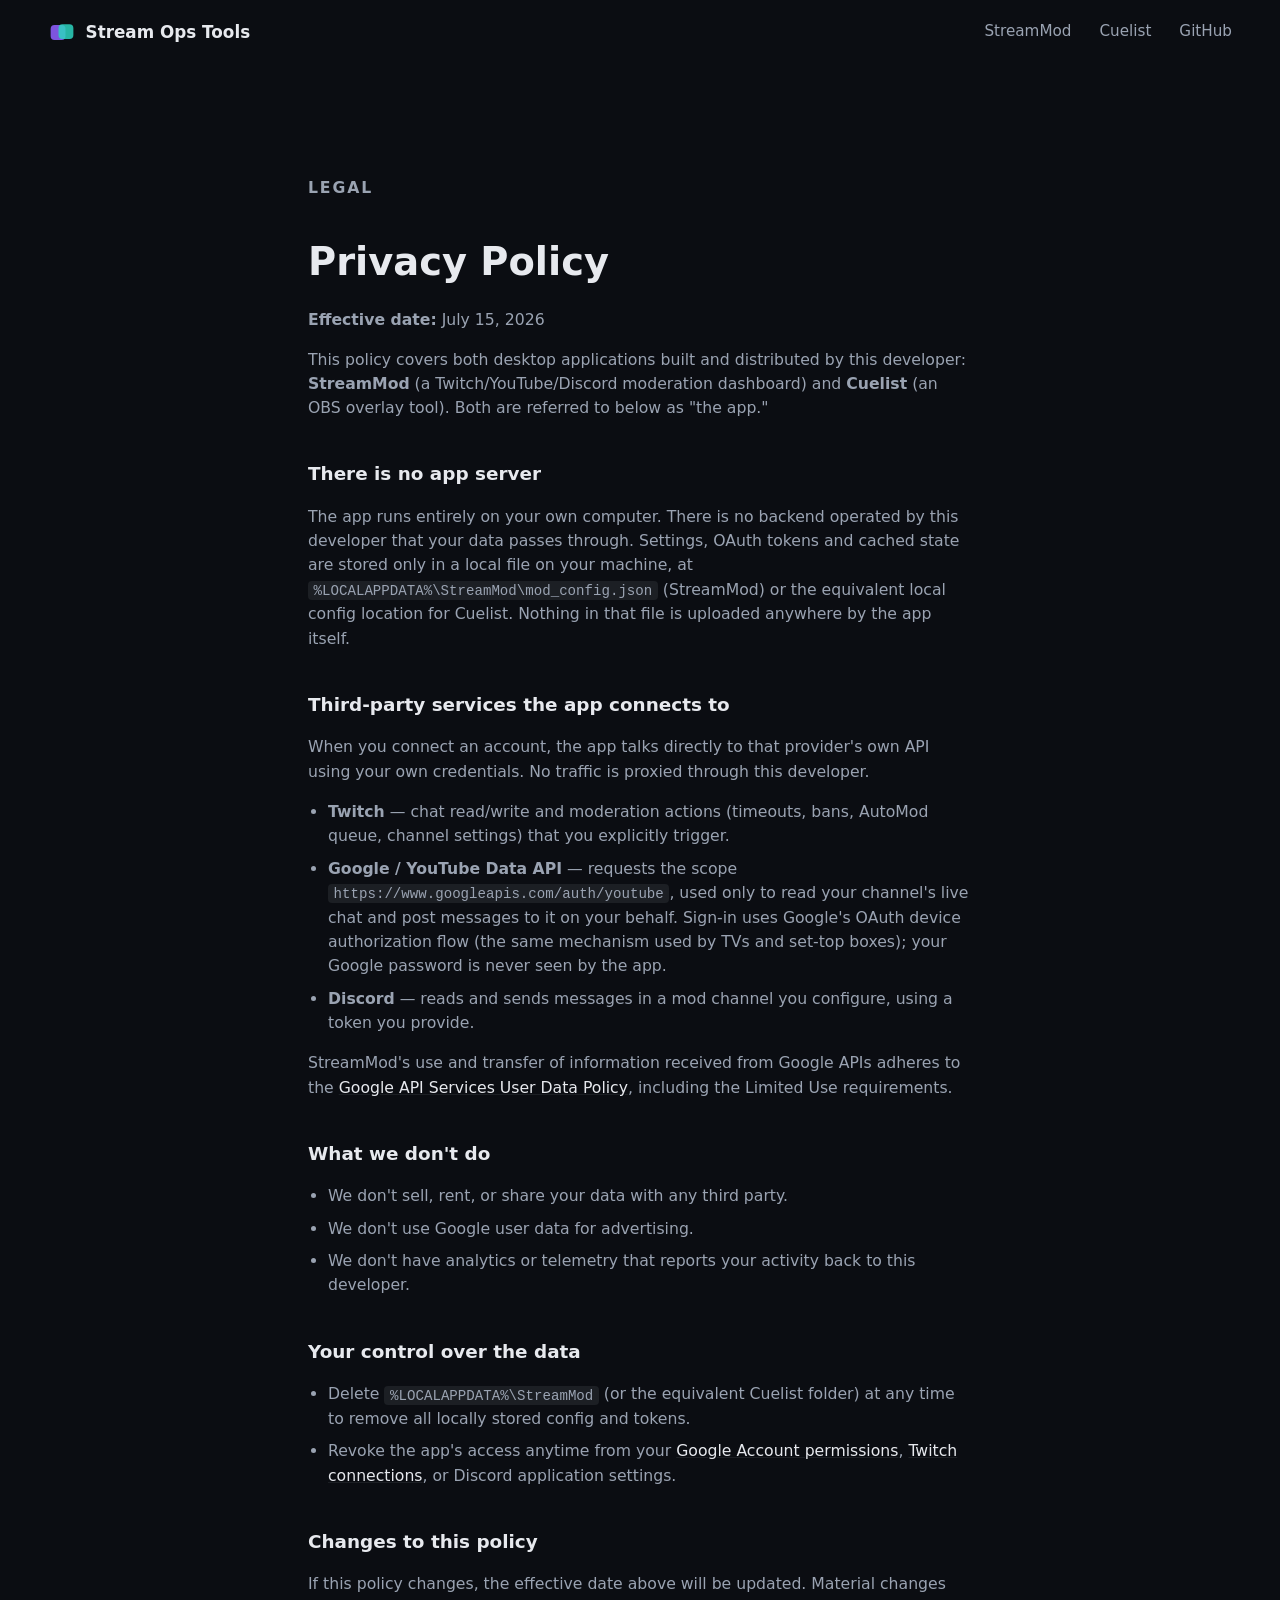
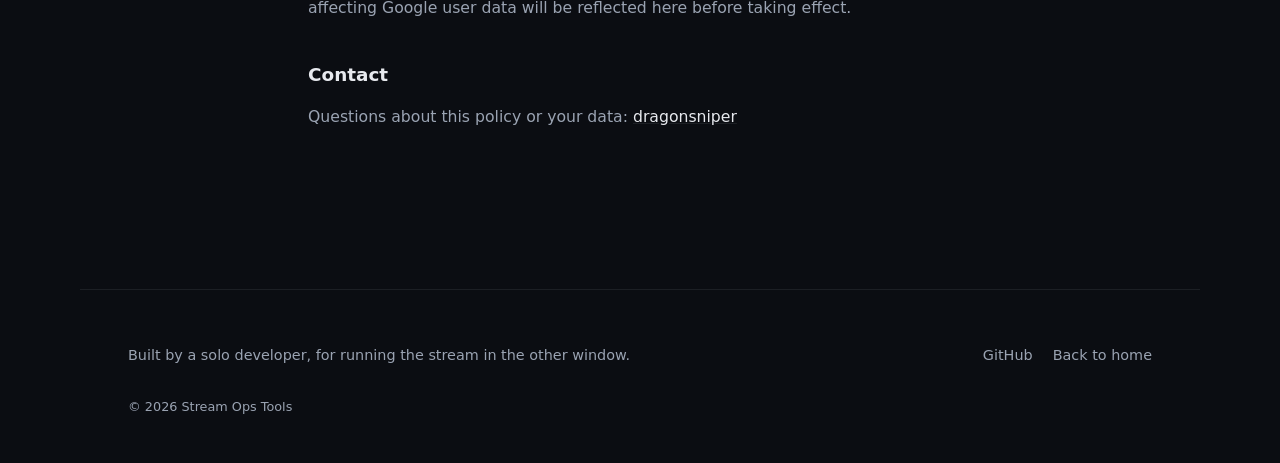
==== privacy-policy.html @ ad06545e "Initial commit: Stream Ops Tools landing page Static site for StreamMod and Cuelist, including the h" ====
<!doctype html>
<html lang="en">
<head>
<meta charset="utf-8">
<meta name="viewport" content="width=device-width, initial-scale=1">
<title>Privacy Policy — Stream Ops Tools</title>
<meta name="description" content="Privacy Policy for StreamMod and Cuelist, covering local data storage and Twitch, Google/YouTube and Discord API use.">
<link rel="icon" type="image/svg+xml" href="assets/favicon.svg">
<link rel="stylesheet" href="css/style.css?v=3">
<style>
  .legal {
    max-width: 760px;
    margin: 0 auto;
    padding-top: 7rem;
    padding-bottom: 5rem;
  }
  .legal h1 { font-size: clamp(1.8rem, 4vw, 2.4rem); margin-bottom: .5rem; }
  .legal .eyebrow { margin-bottom: 1.5rem; }
  .legal h2 { font-size: 1.15rem; margin: 2.5rem 0 .75rem; }
  .legal p, .legal li { color: var(--text-dim); font-size: .98rem; }
  .legal ul { padding-left: 1.25rem; }
  .legal li { margin-bottom: .5rem; }
  .legal a { color: var(--text); text-decoration: underline; text-decoration-color: var(--border); }
  .legal a:hover { text-decoration-color: var(--text); }
  .legal code {
    background: rgba(231, 233, 238, .08);
    border-radius: 4px;
    padding: .1rem .35rem;
    font-size: .9em;
  }
</style>
</head>
<body>

<header class="nav">
  <a class="nav__brand" href="index.html">
    <img src="assets/logos/site-mark.svg" alt="" width="28" height="28">
    <span>Stream Ops Tools</span>
  </a>
  <nav class="nav__links">
    <a href="index.html#streammod">StreamMod</a>
    <a href="index.html#cuelist">Cuelist</a>
    <a href="https://github.com/Dragonsniper43/Mod-Dashboard-Releases" target="_blank" rel="noopener">GitHub</a>
  </nav>
</header>

<main>
  <section class="legal">
    <p class="eyebrow">Legal</p>
    <h1>Privacy Policy</h1>
    <p><strong>Effective date:</strong> July 15, 2026</p>
    <p>This policy covers both desktop applications built and distributed by this developer: <strong>StreamMod</strong> (a Twitch/YouTube/Discord moderation dashboard) and <strong>Cuelist</strong> (an OBS overlay tool). Both are referred to below as "the app."</p>

    <h2>There is no app server</h2>
    <p>The app runs entirely on your own computer. There is no backend operated by this developer that your data passes through. Settings, OAuth tokens and cached state are stored only in a local file on your machine, at <code>%LOCALAPPDATA%\StreamMod\mod_config.json</code> (StreamMod) or the equivalent local config location for Cuelist. Nothing in that file is uploaded anywhere by the app itself.</p>

    <h2>Third-party services the app connects to</h2>
    <p>When you connect an account, the app talks directly to that provider's own API using your own credentials. No traffic is proxied through this developer.</p>
    <ul>
      <li><strong>Twitch</strong> — chat read/write and moderation actions (timeouts, bans, AutoMod queue, channel settings) that you explicitly trigger.</li>
      <li><strong>Google / YouTube Data API</strong> — requests the scope <code>https://www.googleapis.com/auth/youtube</code>, used only to read your channel's live chat and post messages to it on your behalf. Sign-in uses Google's OAuth device authorization flow (the same mechanism used by TVs and set-top boxes); your Google password is never seen by the app.</li>
      <li><strong>Discord</strong> — reads and sends messages in a mod channel you configure, using a token you provide.</li>
    </ul>
    <p>StreamMod's use and transfer of information received from Google APIs adheres to the <a href="https://developers.google.com/terms/api-services-user-data-policy" target="_blank" rel="noopener">Google API Services User Data Policy</a>, including the Limited Use requirements.</p>

    <h2>What we don't do</h2>
    <ul>
      <li>We don't sell, rent, or share your data with any third party.</li>
      <li>We don't use Google user data for advertising.</li>
      <li>We don't have analytics or telemetry that reports your activity back to this developer.</li>
    </ul>

    <h2>Your control over the data</h2>
    <ul>
      <li>Delete <code>%LOCALAPPDATA%\StreamMod</code> (or the equivalent Cuelist folder) at any time to remove all locally stored config and tokens.</li>
      <li>Revoke the app's access anytime from your <a href="https://myaccount.google.com/permissions" target="_blank" rel="noopener">Google Account permissions</a>, <a href="https://www.twitch.tv/settings/connections" target="_blank" rel="noopener">Twitch connections</a>, or Discord application settings.</li>
    </ul>

    <h2>Changes to this policy</h2>
    <p>If this policy changes, the effective date above will be updated. Material changes affecting Google user data will be reflected here before taking effect.</p>

    <h2>Contact</h2>
    <p>Questions about this policy or your data: <a href="mailto:martintomprompt@gmail.com">dragonsniper</a></p>
  </section>
</main>

<footer class="site-footer">
  <p>Built by a solo developer, for running the stream in the other window.</p>
  <div class="site-footer__links">
    <a href="https://github.com/Dragonsniper43/Mod-Dashboard-Releases" target="_blank" rel="noopener">GitHub</a>
    <a href="index.html">Back to home</a>
  </div>
  <p class="site-footer__copyright">&copy; 2026 Stream Ops Tools</p>
</footer>

</body>
</html>
---- css/style.css ----
/* ---------- Tokens ---------- */
:root {
  --bg: #0b0d12;
  --bg-elevated: #12151c;
  --text: #e7e9ee;
  --text-dim: #9aa3b2;
  --accent-streammod: #8b5cf6;
  --accent-cuelist: #2dd4bf;
  --border: rgba(231, 233, 238, .08);
  --radius: 14px;
  --gutter: clamp(1.25rem, 4vw, 3rem);
  --max-width: 1120px;
}

* { box-sizing: border-box; }

html {
  scroll-behavior: smooth;
}

body {
  margin: 0;
  background: var(--bg);
  color: var(--text);
  font-family: 'Segoe UI', system-ui, -apple-system, sans-serif;
  line-height: 1.55;
  -webkit-font-smoothing: antialiased;
}

img { max-width: 100%; display: block; }

a { color: inherit; }

section, header, footer { padding-left: var(--gutter); padding-right: var(--gutter); }

/* ---------- Nav ---------- */
.nav {
  position: sticky;
  top: 0;
  z-index: 50;
  display: flex;
  align-items: center;
  justify-content: space-between;
  padding-top: 1.1rem;
  padding-bottom: 1.1rem;
  transition: background-color .3s ease, backdrop-filter .3s ease, padding .3s ease, border-color .3s ease;
  border-bottom: 1px solid transparent;
}

.nav.scrolled {
  background-color: rgba(11, 13, 18, .75);
  backdrop-filter: blur(14px);
  -webkit-backdrop-filter: blur(14px);
  padding-top: .7rem;
  padding-bottom: .7rem;
  border-bottom-color: var(--border);
}

.nav__brand {
  display: flex;
  align-items: center;
  gap: .6rem;
  font-weight: 700;
  text-decoration: none;
  font-size: 1.05rem;
}

.nav__links {
  display: flex;
  gap: 1.75rem;
  font-size: .95rem;
}

.nav__links a {
  text-decoration: none;
  color: var(--text-dim);
  transition: color .2s ease;
}

.nav__links a:hover { color: var(--text); }

/* ---------- Hero ---------- */
.hero {
  position: relative;
  min-height: min(88vh, 720px);
  display: flex;
  align-items: center;
  overflow: hidden;
  isolation: isolate;
}

.hero__blobs {
  position: absolute;
  inset: 0;
  z-index: -1;
}

.blob {
  position: absolute;
  border-radius: 50%;
  filter: blur(80px);
  opacity: .55;
}

.blob--a {
  width: 480px; height: 480px;
  background: var(--accent-streammod);
  top: -120px; left: -80px;
  animation: float-a 22s ease-in-out infinite alternate;
}

.blob--b {
  width: 420px; height: 420px;
  background: var(--accent-cuelist);
  bottom: -140px; right: -60px;
  animation: float-b 26s ease-in-out infinite alternate;
}

.blob--c {
  width: 300px; height: 300px;
  background: #6366f1;
  top: 30%; left: 45%;
  opacity: .35;
  animation: float-c 30s ease-in-out infinite alternate;
}

@keyframes float-a {
  from { transform: translate(0, 0) scale(1); }
  to   { transform: translate(60px, 40px) scale(1.1); }
}
@keyframes float-b {
  from { transform: translate(0, 0) scale(1); }
  to   { transform: translate(-50px, -30px) scale(1.15); }
}
@keyframes float-c {
  from { transform: translate(0, 0); }
  to   { transform: translate(-40px, 50px); }
}

.hero__content {
  max-width: var(--max-width);
  margin: 0 auto;
  width: 100%;
}

.eyebrow {
  text-transform: uppercase;
  letter-spacing: .12em;
  font-size: .8rem;
  font-weight: 600;
  color: var(--text-dim);
  margin: 0 0 1rem;
}

.hero h1 {
  font-size: clamp(2.2rem, 5.5vw, 3.6rem);
  line-height: 1.12;
  margin: 0 0 1.25rem;
  font-weight: 800;
  letter-spacing: -.01em;
}

.hero__sub {
  font-size: clamp(1rem, 1.6vw, 1.2rem);
  color: var(--text-dim);
  max-width: 640px;
  margin: 0 0 2rem;
}

.hero__sub strong { color: var(--text); }

.hero__cta { display: flex; gap: 1rem; flex-wrap: wrap; }

/* ---------- Buttons ---------- */
.btn {
  display: inline-flex;
  align-items: center;
  gap: .5rem;
  padding: .75rem 1.4rem;
  border-radius: 999px;
  font-weight: 600;
  font-size: .95rem;
  text-decoration: none;
  transition: transform .2s ease, box-shadow .2s ease, background-color .2s ease, opacity .2s ease;
}

.btn--primary {
  background: linear-gradient(135deg, var(--accent-streammod), var(--accent-cuelist));
  color: #0b0d12;
}

.btn--primary:hover { transform: translateY(-2px); box-shadow: 0 10px 30px rgba(139, 92, 246, .35); }

.btn--ghost {
  background: transparent;
  border: 1px solid var(--border);
  color: var(--text);
}

.btn--ghost:hover { border-color: rgba(231, 233, 238, .3); transform: translateY(-2px); }

.btn--disabled {
  background: var(--bg-elevated);
  border: 1px solid var(--border);
  color: var(--text-dim);
  cursor: default;
  pointer-events: none;
}

.badge {
  font-size: .72rem;
  font-weight: 600;
  padding: .2rem .55rem;
  border-radius: 999px;
  background: rgba(231, 233, 238, .1);
  color: var(--text-dim);
}

/* ---------- App sections ---------- */
.app-section {
  max-width: var(--max-width);
  margin: 0 auto;
  padding-top: 7rem;
  padding-bottom: 3rem;
}

.app-section__intro { max-width: 720px; margin-bottom: 2.5rem; }

.app-lockup { margin-bottom: 1.25rem; }

.app-tagline {
  font-size: 1.15rem;
  color: var(--text-dim);
  margin: 0 0 1rem;
}

.version-badge {
  display: inline-block;
  font-size: .78rem;
  font-weight: 700;
  padding: .25rem .65rem;
  border-radius: 999px;
  letter-spacing: .02em;
}

.version-badge--violet { background: rgba(139, 92, 246, .18); color: #c4b5fd; }
.version-badge--teal { background: rgba(45, 212, 191, .18); color: #99f6e4; }

.app-section__shot { margin-bottom: 3rem; }

.window-frame {
  background: var(--bg-elevated);
  border: 1px solid var(--border);
  border-radius: var(--radius);
  overflow: hidden;
  box-shadow: 0 20px 60px rgba(0, 0, 0, .45);
}

.window-frame__bar {
  display: flex;
  gap: .4rem;
  padding: .7rem .9rem;
  background: rgba(231, 233, 238, .04);
  border-bottom: 1px solid var(--border);
}

.window-frame__bar span {
  width: 10px; height: 10px;
  border-radius: 50%;
  background: rgba(231, 233, 238, .18);
}

.window-frame img { width: 100%; cursor: zoom-in; }
.window-frame img:focus-visible { outline: 2px solid var(--accent-cuelist); outline-offset: -2px; }

/* ---------- Gallery grid ---------- */
.gallery-grid {
  display: grid;
  grid-template-columns: repeat(auto-fit, minmax(220px, 1fr));
  gap: 1.25rem;
  margin-bottom: 2.5rem;
}

.gallery-item {
  margin: 0;
}

.window-frame--sm {
  box-shadow: 0 10px 30px rgba(0, 0, 0, .35);
}

.window-frame--sm img {
  aspect-ratio: 16 / 10;
  object-fit: cover;
  object-position: top left;
}

.gallery-item figcaption {
  margin-top: .6rem;
  font-size: .85rem;
  color: var(--text-dim);
  text-align: center;
}

/* ---------- Feature grid ---------- */
.feature-grid {
  display: grid;
  grid-template-columns: repeat(auto-fit, minmax(260px, 1fr));
  gap: 1.25rem;
  margin-bottom: 2.5rem;
}

.card {
  background: rgba(231, 233, 238, .04);
  backdrop-filter: blur(16px);
  -webkit-backdrop-filter: blur(16px);
  border: 1px solid var(--border);
  border-radius: var(--radius);
  padding: 1.5rem;
  box-shadow: 0 8px 32px rgba(0, 0, 0, .25);
  transition: transform .25s ease, box-shadow .25s ease, border-color .25s ease;
}

.card:hover {
  transform: translateY(-4px);
  border-color: rgba(231, 233, 238, .18);
  box-shadow: 0 16px 40px rgba(0, 0, 0, .4);
}

.card h3 { margin: 0 0 .5rem; font-size: 1.05rem; }
.card p { margin: 0; color: var(--text-dim); font-size: .95rem; }

.app-section__cta { display: flex; gap: 1rem; flex-wrap: wrap; }

/* ---------- Footer ---------- */
.site-footer {
  max-width: var(--max-width);
  margin: 4rem auto 0;
  padding-top: 2.5rem;
  padding-bottom: 3rem;
  border-top: 1px solid var(--border);
  color: var(--text-dim);
  font-size: .9rem;
  display: flex;
  flex-wrap: wrap;
  align-items: center;
  justify-content: space-between;
  gap: 1rem;
}

.site-footer__links { display: flex; gap: 1.25rem; }
.site-footer__links a { text-decoration: none; color: var(--text-dim); }
.site-footer__links a:hover { color: var(--text); }
.site-footer__copyright { width: 100%; margin: 0; font-size: .8rem; }

/* ---------- Scroll reveal ---------- */
.reveal {
  opacity: 0;
  transform: translateY(24px);
  transition: opacity .6s ease, transform .6s ease;
  transition-delay: calc(var(--i, 0) * 80ms);
}

.reveal.is-visible {
  opacity: 1;
  transform: none;
}

/* ---------- Lightbox ---------- */
body.lightbox-locked { overflow: hidden; }

.lightbox {
  display: none;
  position: fixed;
  inset: 0;
  z-index: 100;
  background: rgba(6, 7, 10, .92);
  backdrop-filter: blur(6px);
  -webkit-backdrop-filter: blur(6px);
  align-items: center;
  justify-content: center;
  padding: clamp(1rem, 5vw, 4rem);
  cursor: zoom-out;
}

.lightbox.is-open { display: flex; }

.lightbox img {
  max-width: 100%;
  max-height: 100%;
  border-radius: 10px;
  box-shadow: 0 20px 60px rgba(0, 0, 0, .6);
  cursor: default;
}

.lightbox__close {
  position: absolute;
  top: clamp(.75rem, 3vw, 2rem);
  right: clamp(.75rem, 3vw, 2rem);
  width: 44px;
  height: 44px;
  border-radius: 50%;
  border: 1px solid var(--border);
  background: var(--bg-elevated);
  color: var(--text);
  font-size: 1.1rem;
  cursor: pointer;
  transition: background-color .2s ease, transform .2s ease;
}

.lightbox__close:hover { background: rgba(231, 233, 238, .15); transform: scale(1.05); }

/* ---------- Reduced motion ---------- */
@media (prefers-reduced-motion: reduce) {
  html { scroll-behavior: auto; }
  .blob { animation: none; }
  .reveal {
    opacity: 1;
    transform: none;
    transition: none;
  }
  .btn--primary:hover, .btn--ghost:hover, .card:hover {
    transform: none;
  }
}

/* ---------- Responsive ---------- */
@media (max-width: 720px) {
  .nav__links { gap: 1rem; font-size: .85rem; }
  .hero { min-height: auto; padding-top: 6rem; padding-bottom: 3rem; }
  .app-section { padding-top: 4.5rem; }
}
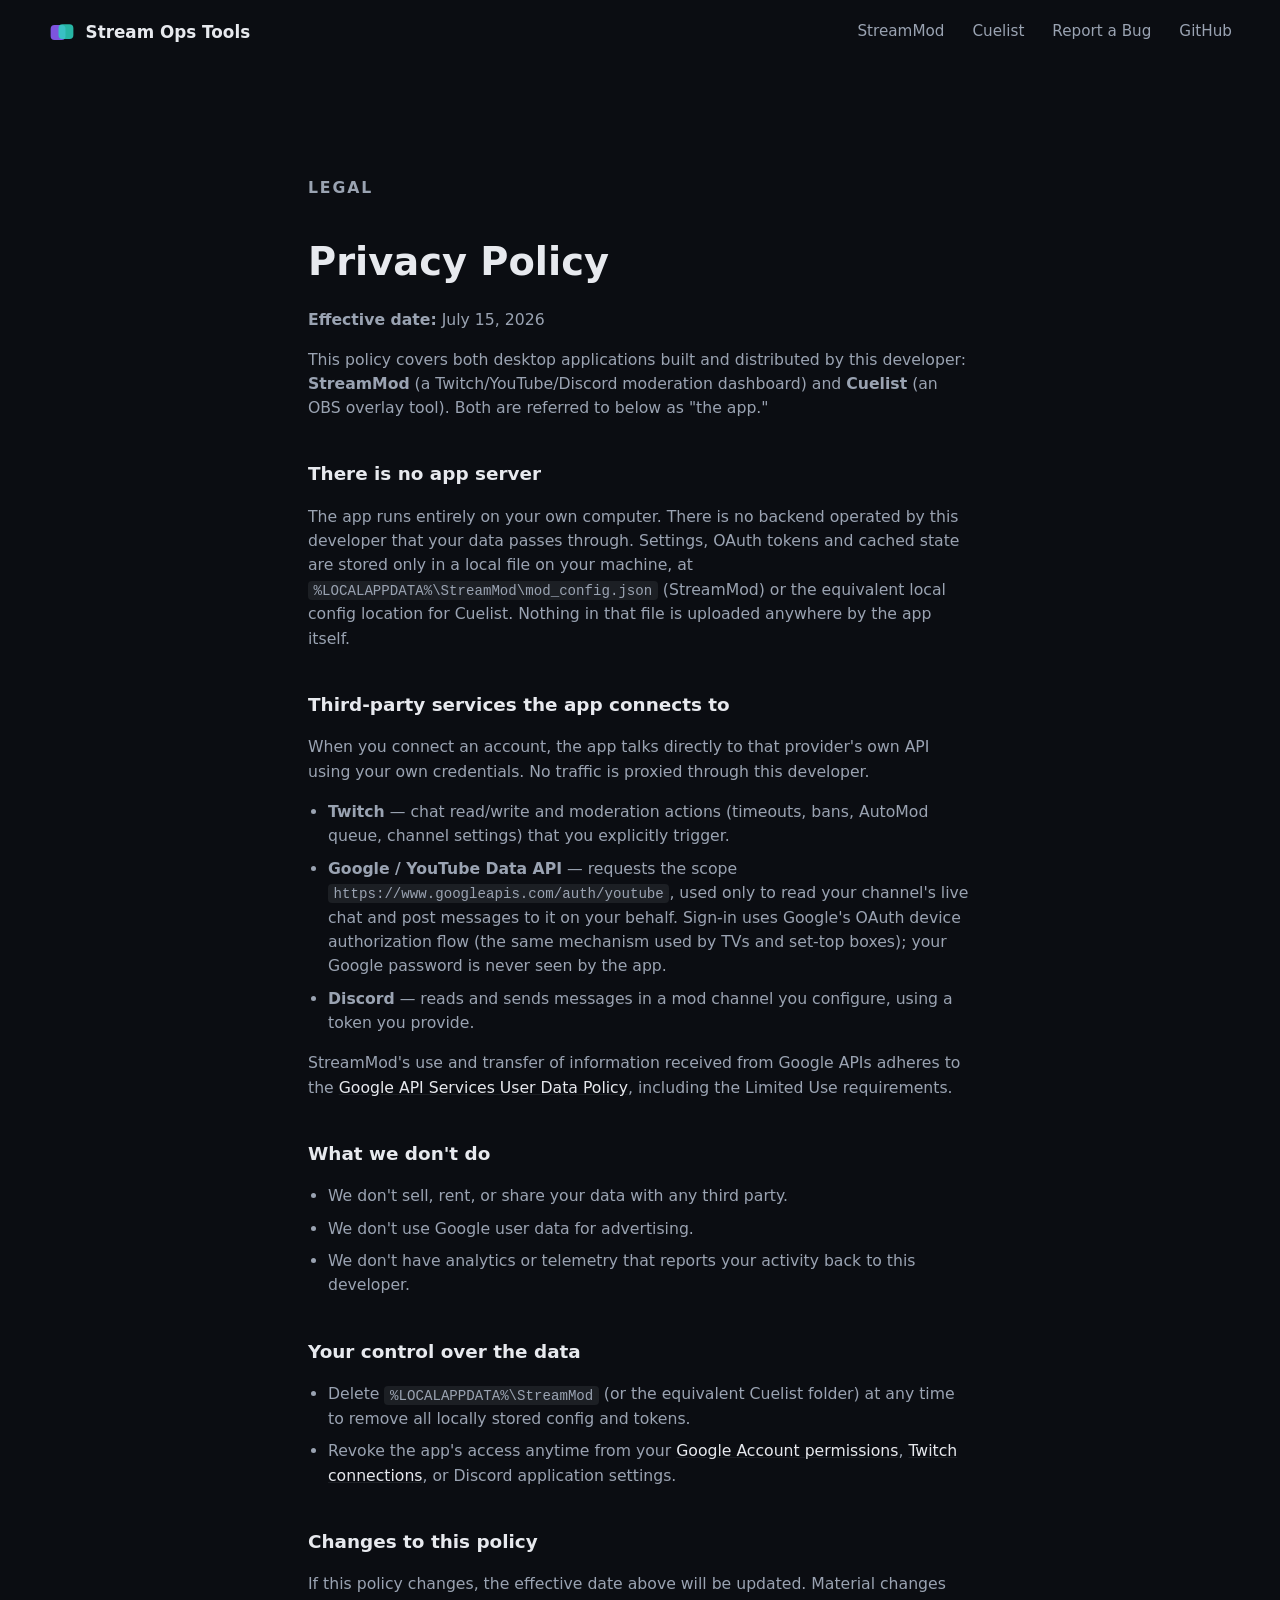
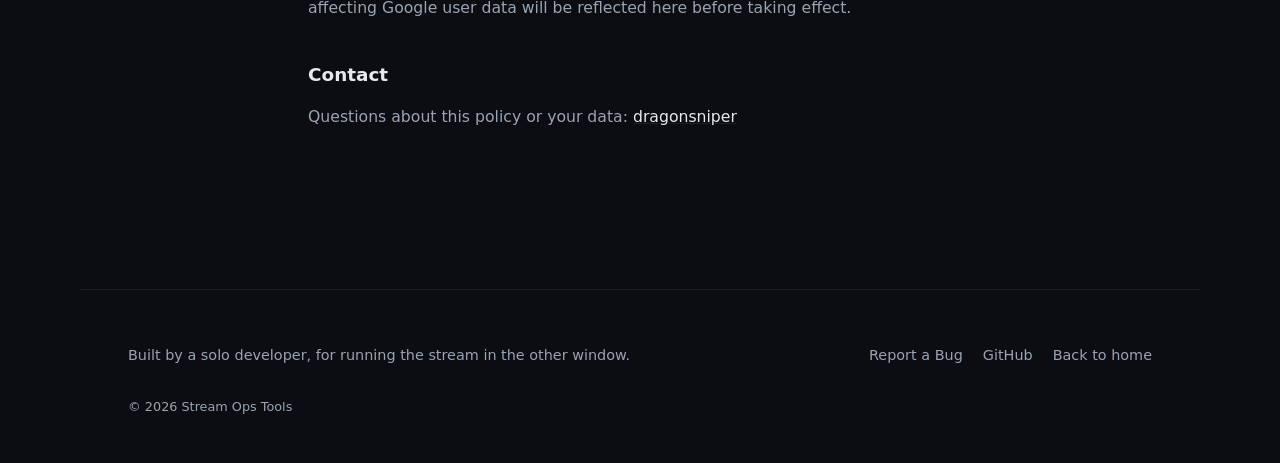
==== commit 7198e77d: "Add public bug/change-request ticket page Adds tickets.html with an anonymous submission form and a " ====
--- a/privacy-policy.html
+++ b/privacy-policy.html
@@ -40,6 +40,7 @@
   <nav class="nav__links">
     <a href="index.html#streammod">StreamMod</a>
     <a href="index.html#cuelist">Cuelist</a>
+    <a href="tickets.html">Report a Bug</a>
     <a href="https://github.com/Dragonsniper43/Mod-Dashboard-Releases" target="_blank" rel="noopener">GitHub</a>
   </nav>
 </header>
@@ -87,6 +88,7 @@
 <footer class="site-footer">
   <p>Built by a solo developer, for running the stream in the other window.</p>
   <div class="site-footer__links">
+    <a href="tickets.html">Report a Bug</a>
     <a href="https://github.com/Dragonsniper43/Mod-Dashboard-Releases" target="_blank" rel="noopener">GitHub</a>
     <a href="index.html">Back to home</a>
   </div>
